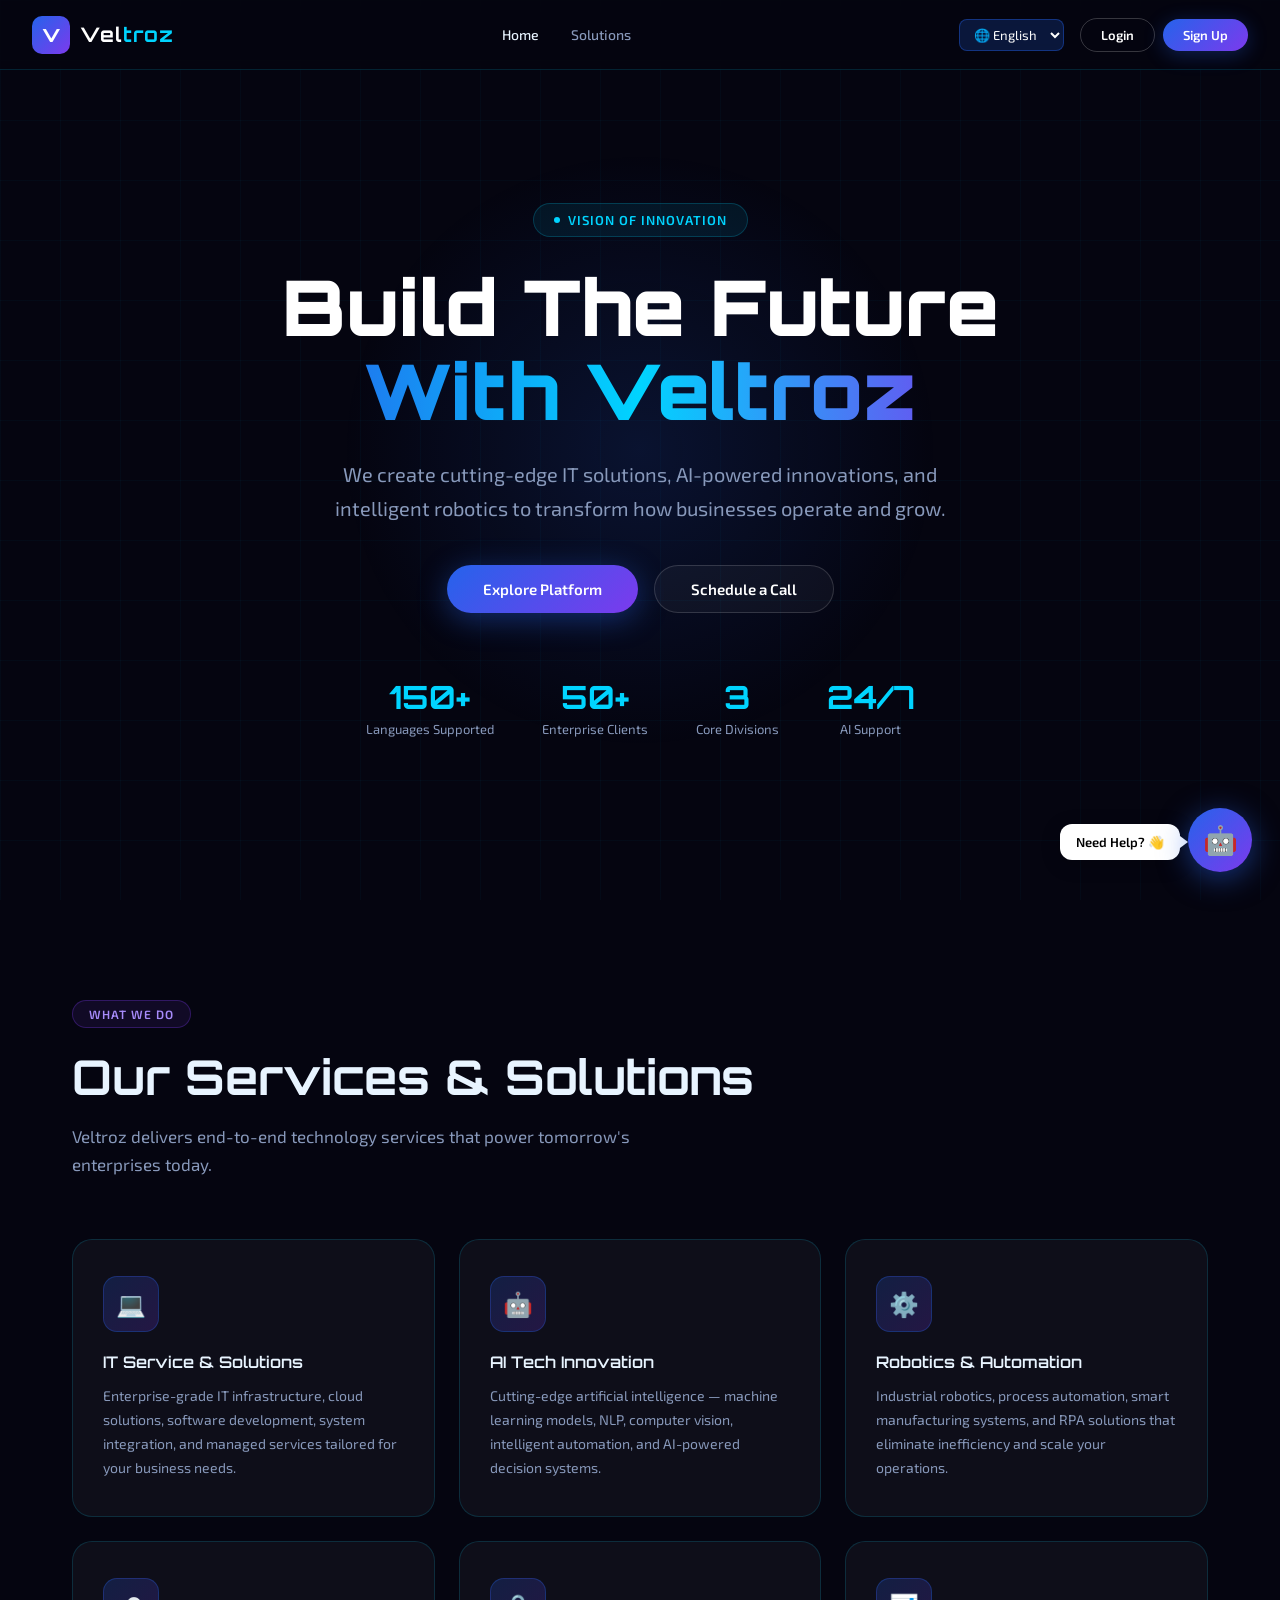
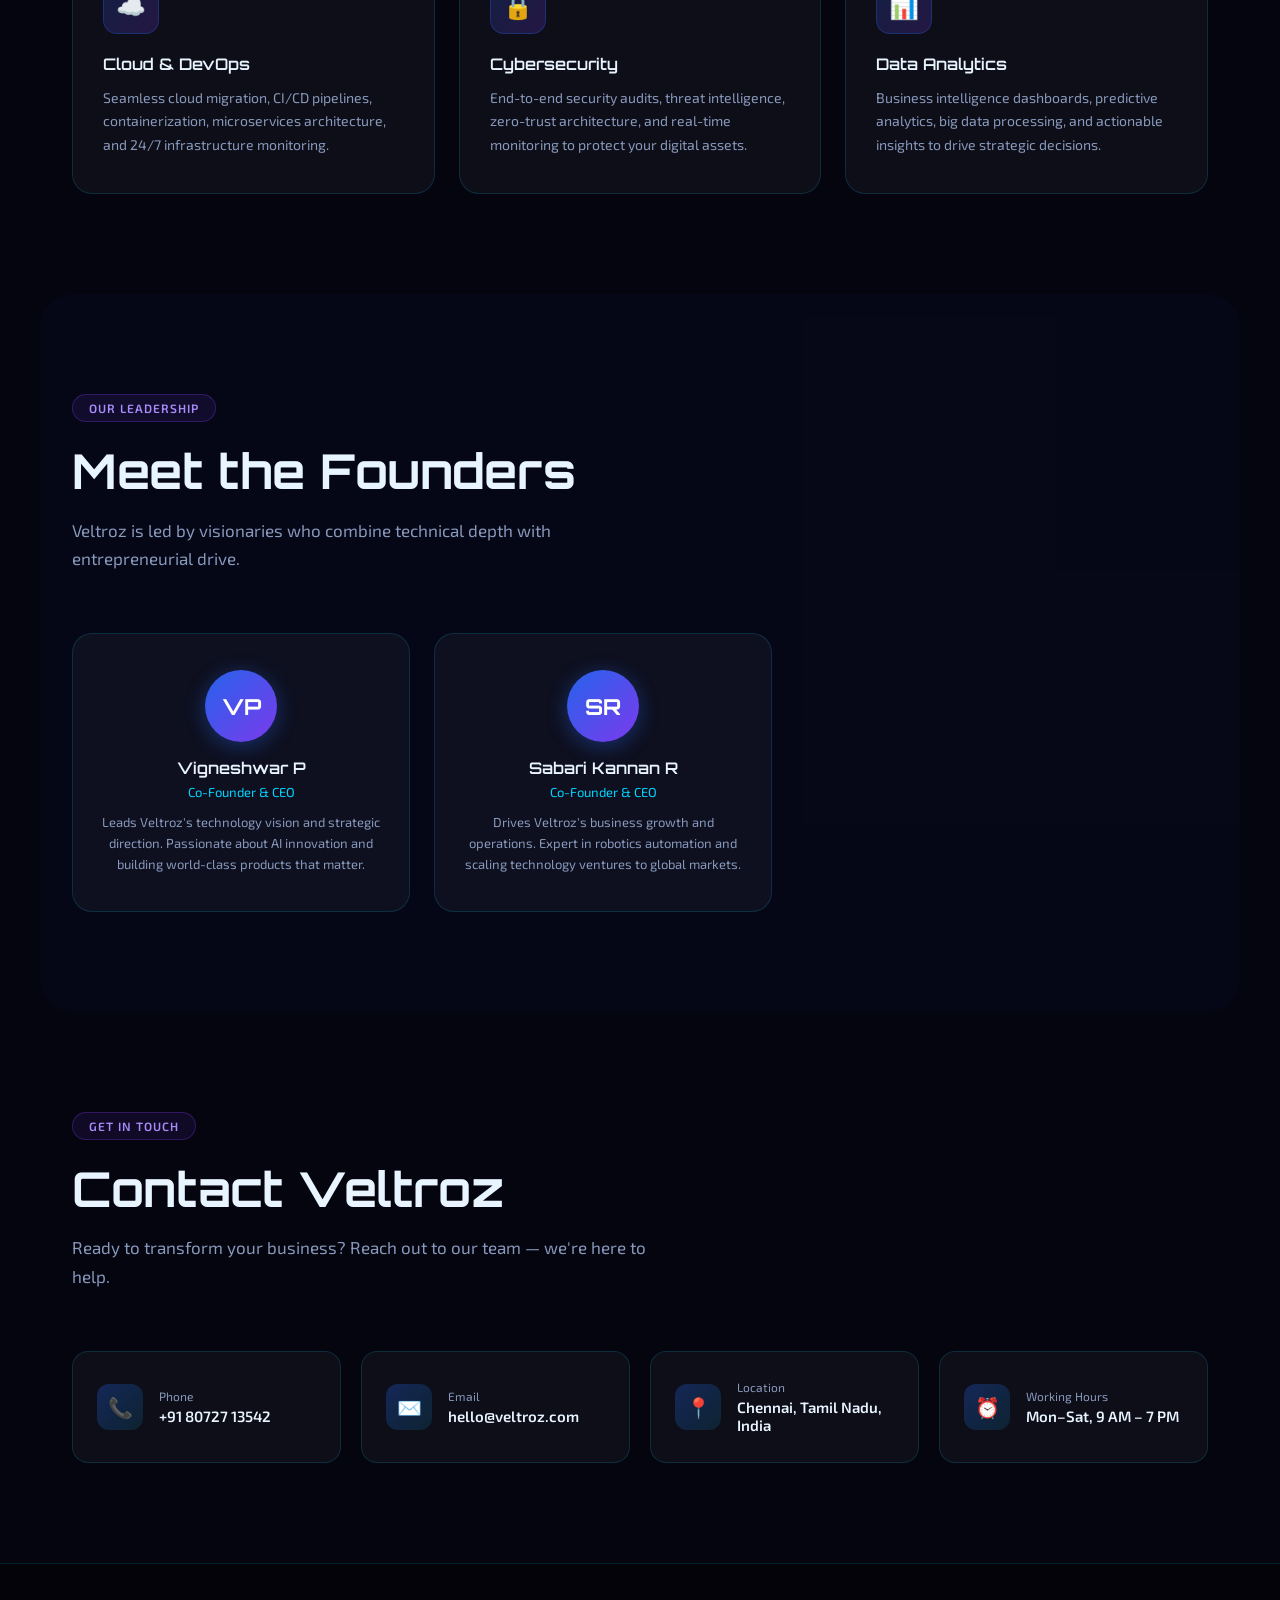
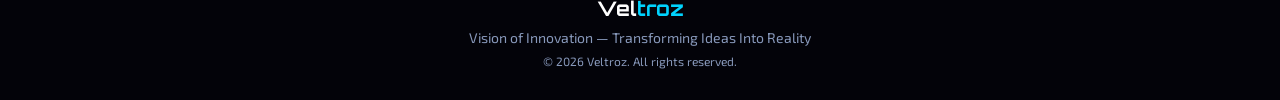
==== about.html @ d05ba05d "Initial commit message" ====
<!DOCTYPE html>
<html lang="en">
<head>
<meta charset="UTF-8">
<meta name="viewport" content="width=device-width, initial-scale=1.0">
<title>Veltroz — Vision of Innovation</title>
<link rel="preconnect" href="https://fonts.googleapis.com">
<link href="https://fonts.googleapis.com/css2?family=Orbitron:wght@400;700;900&family=Exo+2:wght@300;400;500;600&display=swap" rel="stylesheet">
<link rel="stylesheet" href="https://cdnjs.cloudflare.com/ajax/libs/font-awesome/6.5.0/css/all.min.css">
<style>
*, *::before, *::after { margin: 0; padding: 0; box-sizing: border-box; }

:root {
  --blue: #2563eb;
  --cyan: #00d4ff;
  --violet: #7c3aed;
  --dark: #050510;
  --dark2: #0a0a1e;
  --glass: rgba(255,255,255,0.04);
  --border: rgba(0, 212, 255, 0.15);
  --text: #e8f4ff;
  --muted: #8899bb;
}

html { scroll-behavior: smooth; }

body {
  font-family: 'Exo 2', sans-serif;
  background: var(--dark);
  color: var(--text);
  overflow-x: hidden;
}

/* ── ANIMATED BG GRID ── */
body::before {
  content: '';
  position: fixed;
  inset: 0;
  background-image:
    linear-gradient(rgba(0,212,255,0.03) 1px, transparent 1px),
    linear-gradient(90deg, rgba(0,212,255,0.03) 1px, transparent 1px);
  background-size: 60px 60px;
  z-index: 0;
  pointer-events: none;
}

/* ── NAVBAR ── */
.navbar {
  position: fixed;
  top: 0; left: 0; right: 0;
  z-index: 1000;
  display: flex;
  align-items: center;
  justify-content: space-between;
  padding: 0 32px;
  height: 70px;
  background: rgba(5,5,16,0.85);
  backdrop-filter: blur(20px);
  border-bottom: 1px solid var(--border);
}

.logo {
  display: flex;
  align-items: center;
  gap: 10px;
  text-decoration: none;
}

.logo-icon {
  width: 38px; height: 38px;
  background: linear-gradient(135deg, var(--blue), var(--violet));
  border-radius: 10px;
  display: flex; align-items: center; justify-content: center;
  font-size: 18px; font-weight: 900;
  font-family: 'Orbitron', monospace;
  color: #fff;
}

.logo-text {
  font-family: 'Orbitron', monospace;
  font-size: 20px;
  font-weight: 700;
  color: #fff;
  letter-spacing: 1px;
}
.logo-text span { color: var(--cyan); }

.nav-links {
  display: flex;
  align-items: center;
  gap: 4px;
}

.nav-links a {
  color: var(--muted);
  text-decoration: none;
  padding: 8px 14px;
  border-radius: 8px;
  font-size: 14px;
  font-weight: 500;
  transition: all 0.2s;
}
.nav-links a:hover { color: var(--cyan); background: rgba(0,212,255,0.06); }
.nav-links a.active { color: var(--text); }

.lang-select {
  background: rgba(37,99,235,0.2);
  border: 1px solid rgba(37,99,235,0.4);
  color: #fff;
  padding: 6px 10px;
  border-radius: 8px;
  font-size: 13px;
  cursor: pointer;
  margin-right: 8px;
  font-family: 'Exo 2', sans-serif;
}
.lang-select:focus { outline: none; }

.nav-actions { display: flex; align-items: center; gap: 8px; }

.btn-nav {
  padding: 8px 20px;
  border-radius: 50px;
  font-size: 13px;
  font-weight: 600;
  cursor: pointer;
  transition: all 0.2s;
  font-family: 'Exo 2', sans-serif;
  text-decoration: none;
  display: inline-flex; align-items: center;
}
.btn-outline {
  background: transparent;
  border: 1px solid rgba(255,255,255,0.2);
  color: #fff;
}
.btn-outline:hover { background: rgba(255,255,255,0.06); }
.btn-primary {
  background: linear-gradient(135deg, var(--blue), var(--violet));
  border: none;
  color: #fff;
  box-shadow: 0 4px 20px rgba(37,99,235,0.3);
}
.btn-primary:hover { transform: translateY(-1px); box-shadow: 0 6px 24px rgba(37,99,235,0.5); }

/* ── HERO ── */
.hero {
  min-height: 100vh;
  display: flex;
  align-items: center;
  justify-content: center;
  flex-direction: column;
  text-align: center;
  padding: 80px 20px 40px;
  position: relative;
  overflow: hidden;
}

.hero-glow {
  position: absolute;
  width: 600px; height: 600px;
  border-radius: 50%;
  background: radial-gradient(ellipse, rgba(37,99,235,0.15) 0%, transparent 70%);
  top: 50%; left: 50%;
  transform: translate(-50%, -50%);
  pointer-events: none;
}

.hero-badge {
  display: inline-flex;
  align-items: center;
  gap: 8px;
  background: rgba(0,212,255,0.08);
  border: 1px solid rgba(0,212,255,0.2);
  color: var(--cyan);
  padding: 8px 20px;
  border-radius: 50px;
  font-size: 13px;
  font-weight: 600;
  letter-spacing: 1px;
  text-transform: uppercase;
  margin-bottom: 28px;
  animation: fadeInUp 0.6s both;
}

.hero-badge::before {
  content: '';
  width: 6px; height: 6px;
  border-radius: 50%;
  background: var(--cyan);
  animation: pulse 2s infinite;
}

@keyframes pulse {
  0%, 100% { opacity: 1; transform: scale(1); }
  50% { opacity: 0.5; transform: scale(1.3); }
}

.hero h1 {
  font-family: 'Orbitron', monospace;
  font-size: clamp(36px, 6vw, 80px);
  font-weight: 900;
  line-height: 1.1;
  margin-bottom: 24px;
  animation: fadeInUp 0.7s 0.1s both;
}

.hero h1 .line1 { display: block; color: #fff; }
.hero h1 .line2 {
  display: block;
  background: linear-gradient(90deg, var(--blue), var(--cyan), var(--violet));
  -webkit-background-clip: text;
  -webkit-text-fill-color: transparent;
  background-clip: text;
}

.hero-sub {
  font-size: clamp(16px, 2vw, 20px);
  color: var(--muted);
  max-width: 680px;
  line-height: 1.7;
  margin-bottom: 40px;
  animation: fadeInUp 0.7s 0.2s both;
}

.hero-buttons {
  display: flex;
  gap: 16px;
  flex-wrap: wrap;
  justify-content: center;
  animation: fadeInUp 0.7s 0.3s both;
}

.btn-hero {
  padding: 14px 36px;
  border-radius: 50px;
  font-size: 15px;
  font-weight: 600;
  cursor: pointer;
  transition: all 0.25s;
  font-family: 'Exo 2', sans-serif;
  border: none;
}
.btn-hero-primary {
  background: linear-gradient(135deg, var(--blue), var(--violet));
  color: #fff;
  box-shadow: 0 6px 30px rgba(37,99,235,0.4);
}
.btn-hero-primary:hover { transform: translateY(-2px); box-shadow: 0 10px 40px rgba(37,99,235,0.6); }
.btn-hero-ghost {
  background: var(--glass);
  color: #fff;
  border: 1px solid rgba(255,255,255,0.15);
  backdrop-filter: blur(10px);
}
.btn-hero-ghost:hover { background: rgba(255,255,255,0.08); }

/* ── STATS ── */
.stats-row {
  display: flex;
  justify-content: center;
  gap: 48px;
  margin-top: 64px;
  flex-wrap: wrap;
  animation: fadeInUp 0.7s 0.4s both;
}
.stat { text-align: center; }
.stat-num {
  font-family: 'Orbitron', monospace;
  font-size: 32px;
  font-weight: 700;
  color: var(--cyan);
}
.stat-label { font-size: 13px; color: var(--muted); margin-top: 4px; }

/* ── SECTION ── */
section {
  position: relative;
  z-index: 1;
  padding: 100px 32px;
  max-width: 1200px;
  margin: 0 auto;
}

.section-tag {
  display: inline-block;
  background: rgba(124,58,237,0.1);
  border: 1px solid rgba(124,58,237,0.3);
  color: #a78bfa;
  padding: 6px 16px;
  border-radius: 50px;
  font-size: 12px;
  font-weight: 600;
  letter-spacing: 1px;
  text-transform: uppercase;
  margin-bottom: 20px;
}

.section-title {
  font-family: 'Orbitron', monospace;
  font-size: clamp(28px, 4vw, 48px);
  font-weight: 700;
  margin-bottom: 16px;
  line-height: 1.2;
}

.section-sub {
  font-size: 17px;
  color: var(--muted);
  max-width: 600px;
  line-height: 1.7;
  margin-bottom: 60px;
}

/* ── SERVICES ── */
.services-grid {
  display: grid;
  grid-template-columns: repeat(auto-fit, minmax(300px, 1fr));
  gap: 24px;
}

.service-card {
  background: var(--glass);
  border: 1px solid var(--border);
  border-radius: 20px;
  padding: 36px 30px;
  position: relative;
  overflow: hidden;
  transition: all 0.3s;
  cursor: default;
}
.service-card::before {
  content: '';
  position: absolute;
  top: 0; left: 0; right: 0;
  height: 2px;
  background: linear-gradient(90deg, var(--blue), var(--cyan));
  opacity: 0;
  transition: opacity 0.3s;
}
.service-card:hover { transform: translateY(-6px); border-color: rgba(0,212,255,0.3); background: rgba(255,255,255,0.06); }
.service-card:hover::before { opacity: 1; }

.service-icon {
  width: 56px; height: 56px;
  background: linear-gradient(135deg, rgba(37,99,235,0.2), rgba(124,58,237,0.2));
  border: 1px solid rgba(37,99,235,0.3);
  border-radius: 14px;
  display: flex; align-items: center; justify-content: center;
  font-size: 24px;
  margin-bottom: 20px;
}

.service-card h3 {
  font-family: 'Orbitron', monospace;
  font-size: 16px;
  font-weight: 600;
  margin-bottom: 12px;
}

.service-card p {
  font-size: 14px;
  color: var(--muted);
  line-height: 1.7;
}

/* ── TEAM ── */
.team-grid {
  display: grid;
  grid-template-columns: repeat(auto-fit, minmax(260px, 1fr));
  gap: 24px;
  max-width: 700px;
}

.team-card {
  background: var(--glass);
  border: 1px solid var(--border);
  border-radius: 20px;
  padding: 36px 28px;
  text-align: center;
  transition: all 0.3s;
}
.team-card:hover { transform: translateY(-4px); border-color: rgba(0,212,255,0.3); }

.team-avatar {
  width: 72px; height: 72px;
  background: linear-gradient(135deg, var(--blue), var(--violet));
  border-radius: 50%;
  display: flex; align-items: center; justify-content: center;
  font-family: 'Orbitron', monospace;
  font-size: 22px;
  font-weight: 700;
  color: #fff;
  margin: 0 auto 16px;
  box-shadow: 0 4px 20px rgba(37,99,235,0.4);
}

.team-name {
  font-family: 'Orbitron', monospace;
  font-size: 16px;
  font-weight: 600;
  margin-bottom: 6px;
}
.team-role {
  font-size: 13px;
  color: var(--cyan);
  margin-bottom: 12px;
}
.team-desc { font-size: 13px; color: var(--muted); line-height: 1.6; }

/* ── CONTACT ── */
.contact-grid {
  display: grid;
  grid-template-columns: repeat(auto-fit, minmax(220px, 1fr));
  gap: 20px;
}

.contact-card {
  background: var(--glass);
  border: 1px solid var(--border);
  border-radius: 16px;
  padding: 28px 24px;
  display: flex;
  align-items: center;
  gap: 16px;
  transition: all 0.3s;
}
.contact-card:hover { border-color: rgba(0,212,255,0.3); background: rgba(255,255,255,0.06); }

.contact-icon {
  width: 46px; height: 46px;
  background: linear-gradient(135deg, rgba(37,99,235,0.3), rgba(0,212,255,0.1));
  border-radius: 12px;
  display: flex; align-items: center; justify-content: center;
  font-size: 20px;
  flex-shrink: 0;
}

.contact-info .label { font-size: 12px; color: var(--muted); margin-bottom: 4px; }
.contact-info .value { font-size: 15px; font-weight: 600; color: var(--text); }

/* ── FOOTER ── */
footer {
  position: relative;
  z-index: 1;
  background: rgba(0,0,0,0.4);
  border-top: 1px solid var(--border);
  padding: 32px;
  text-align: center;
  color: var(--muted);
  font-size: 14px;
}
footer .footer-logo {
  font-family: 'Orbitron', monospace;
  font-size: 20px;
  font-weight: 700;
  color: #fff;
  margin-bottom: 8px;
}
footer .footer-logo span { color: var(--cyan); }

/* ── FLOATING CHATBOT ── */
.chat-fab {
  position: fixed;
  right: 28px;
  bottom: 28px;
  width: 64px; height: 64px;
  border-radius: 50%;
  background: linear-gradient(135deg, var(--blue), var(--violet));
  border: none;
  color: #fff;
  font-size: 28px;
  cursor: pointer;
  z-index: 9999;
  box-shadow: 0 6px 30px rgba(37,99,235,0.5);
  display: flex; align-items: center; justify-content: center;
  transition: all 0.3s;
  animation: floatBob 3s ease-in-out infinite;
}
.chat-fab:hover { transform: scale(1.1); box-shadow: 0 10px 40px rgba(37,99,235,0.7); }

@keyframes floatBob {
  0%, 100% { transform: translateY(0); }
  50% { transform: translateY(-6px); }
}

.chat-fab-tooltip {
  position: fixed;
  right: 100px;
  bottom: 40px;
  background: #fff;
  color: #000;
  padding: 10px 16px;
  border-radius: 12px;
  font-size: 13px;
  font-weight: 600;
  z-index: 9999;
  box-shadow: 0 4px 20px rgba(0,0,0,0.2);
  animation: tooltipPop 0.3s both;
  white-space: nowrap;
}
.chat-fab-tooltip::after {
  content: '';
  position: absolute;
  right: -8px; top: 50%;
  transform: translateY(-50%);
  width: 0; height: 0;
  border-left: 8px solid #fff;
  border-top: 6px solid transparent;
  border-bottom: 6px solid transparent;
}

@keyframes tooltipPop {
  from { opacity: 0; transform: scale(0.8); }
  to { opacity: 1; transform: scale(1); }
}

@keyframes fadeInUp {
  from { opacity: 0; transform: translateY(24px); }
  to { opacity: 1; transform: translateY(0); }
}

/* ── MOBILE ── */
@media (max-width: 768px) {
  .navbar { padding: 0 16px; }
  .nav-links { display: none; }
  .lang-select { display: none; }
  .stats-row { gap: 24px; }
  section { padding: 60px 16px; }
}
</style>
</head>
<body>

<!-- NAVBAR -->
<nav class="navbar">
  <a href="#" class="logo">
    <div class="logo-icon">V</div>
    <span class="logo-text">Vel<span>troz</span></span>
  </a>

  <div class="nav-links">
    <a href="index.html" class="active">Home</a>
    <a href="legacy-index.html">Solutions</a>
    
  </div>

  <div class="nav-actions">
    <select class="lang-select" onchange="changeLanguage(this.value)">
      <option value="en">🌐 English</option>
      <option value="ta">தமிழ்</option>
      <option value="hi">हिन्दी</option>
      <option value="te">తెలుగు</option>
      <option value="fr">Français</option>
      <option value="de">Deutsch</option>
      <option value="es">Español</option>
      <option value="ar">عربي</option>
      <option value="zh">中文</option>
      <option value="ja">日本語</option>
    </select>
    <a href="login.html" class="btn-nav btn-outline">Login</a>
    <a href="signup.html" class="btn-nav btn-primary">Sign Up</a>
  </div>
</nav>

<!-- HERO -->
<div class="hero" id="home">
  <div class="hero-glow"></div>
  <div class="hero-badge">Vision of Innovation</div>
  <h1>
    <span class="line1" id="hero-line1">Build The Future</span>
    <span class="line2" id="hero-line2">With Veltroz</span>
  </h1>
  <p class="hero-sub" id="hero-sub">
    We create cutting-edge IT solutions, AI-powered innovations, and intelligent robotics to transform how businesses operate and grow.
  </p>
  <div class="hero-buttons">
    <button class="btn-hero btn-hero-primary" onclick="document.getElementById('services').scrollIntoView({behavior:'smooth'})">Explore Platform</button>
    <button class="btn-hero btn-hero-ghost" onclick="document.getElementById('contact').scrollIntoView({behavior:'smooth'})">Schedule a Call</button>
  </div>
  <div class="stats-row">
    <div class="stat"><div class="stat-num">150+</div><div class="stat-label">Languages Supported</div></div>
    <div class="stat"><div class="stat-num">50+</div><div class="stat-label">Enterprise Clients</div></div>
    <div class="stat"><div class="stat-num">3</div><div class="stat-label">Core Divisions</div></div>
    <div class="stat"><div class="stat-num">24/7</div><div class="stat-label">AI Support</div></div>
  </div>
</div>

<!-- SERVICES -->
<section id="services">
  <div class="section-tag">What We Do</div>
  <h2 class="section-title">Our Services & Solutions</h2>
  <p class="section-sub">Veltroz delivers end-to-end technology services that power tomorrow's enterprises today.</p>
  <div class="services-grid">
    <div class="service-card">
      <div class="service-icon">💻</div>
      <h3>IT Service & Solutions</h3>
      <p>Enterprise-grade IT infrastructure, cloud solutions, software development, system integration, and managed services tailored for your business needs.</p>
    </div>
    <div class="service-card">
      <div class="service-icon">🤖</div>
      <h3>AI Tech Innovation</h3>
      <p>Cutting-edge artificial intelligence — machine learning models, NLP, computer vision, intelligent automation, and AI-powered decision systems.</p>
    </div>
    <div class="service-card">
      <div class="service-icon">⚙️</div>
      <h3>Robotics & Automation</h3>
      <p>Industrial robotics, process automation, smart manufacturing systems, and RPA solutions that eliminate inefficiency and scale your operations.</p>
    </div>
    <div class="service-card">
      <div class="service-icon">☁️</div>
      <h3>Cloud & DevOps</h3>
      <p>Seamless cloud migration, CI/CD pipelines, containerization, microservices architecture, and 24/7 infrastructure monitoring.</p>
    </div>
    <div class="service-card">
      <div class="service-icon">🔒</div>
      <h3>Cybersecurity</h3>
      <p>End-to-end security audits, threat intelligence, zero-trust architecture, and real-time monitoring to protect your digital assets.</p>
    </div>
    <div class="service-card">
      <div class="service-icon">📊</div>
      <h3>Data Analytics</h3>
      <p>Business intelligence dashboards, predictive analytics, big data processing, and actionable insights to drive strategic decisions.</p>
    </div>
  </div>
</section>

<!-- ABOUT / TEAM -->
<section id="about" style="background: rgba(37,99,235,0.03); border-radius: 32px; max-width: 1200px; margin: 0 auto;">
  <div class="section-tag">Our Leadership</div>
  <h2 class="section-title">Meet the Founders</h2>
  <p class="section-sub">Veltroz is led by visionaries who combine technical depth with entrepreneurial drive.</p>
  <div class="team-grid">
    <div class="team-card">
      <div class="team-avatar">VP</div>
      <div class="team-name">Vigneshwar P</div>
      <div class="team-role">Co-Founder & CEO</div>
      <div class="team-desc">Leads Veltroz's technology vision and strategic direction. Passionate about AI innovation and building world-class products that matter.</div>
    </div>
    <div class="team-card">
      <div class="team-avatar">SR</div>
      <div class="team-name">Sabari Kannan R</div>
      <div class="team-role">Co-Founder & CEO</div>
      <div class="team-desc">Drives Veltroz's business growth and operations. Expert in robotics automation and scaling technology ventures to global markets.</div>
    </div>
  </div>
</section>

<!-- CONTACT -->
<section id="contact">
  <div class="section-tag">Get In Touch</div>
  <h2 class="section-title">Contact Veltroz</h2>
  <p class="section-sub">Ready to transform your business? Reach out to our team — we're here to help.</p>
  <div class="contact-grid">
    <div class="contact-card">
      <div class="contact-icon">📞</div>
      <div class="contact-info">
        <div class="label">Phone</div>
        <div class="value">+91 80727 13542</div>
      </div>
    </div>
    <div class="contact-card">
      <div class="contact-icon">✉️</div>
      <div class="contact-info">
        <div class="label">Email</div>
        <div class="value">hello@veltroz.com</div>
      </div>
    </div>
    <div class="contact-card">
      <div class="contact-icon">📍</div>
      <div class="contact-info">
        <div class="label">Location</div>
        <div class="value">Chennai, Tamil Nadu, India</div>
      </div>
    </div>
    <div class="contact-card">
      <div class="contact-icon">⏰</div>
      <div class="contact-info">
        <div class="label">Working Hours</div>
        <div class="value">Mon–Sat, 9 AM – 7 PM</div>
      </div>
    </div>
  </div>
</section>

<!-- FOOTER -->
<footer>
  <div class="footer-logo">Vel<span>troz</span></div>
  <p>Vision of Innovation — Transforming Ideas Into Reality</p>
  <p style="margin-top:8px; font-size:12px;">© 2026 Veltroz. All rights reserved.</p>
</footer>

<!-- FLOATING CHATBOT -->
<div class="chat-fab-tooltip" id="chatTooltip">Need Help? 👋</div>
<button class="chat-fab" onclick="openChatbot()" title="Chat with Veltroz AI">🤖</button>

<script>
function openChatbot() {
  window.location.href = 'ai-chat-frontend.html';
}

// Hide tooltip after 5s
setTimeout(() => {
  const t = document.getElementById('chatTooltip');
  if (t) t.style.display = 'none';
}, 5000);

// Language translations
const translations = {
  en: { line1: "Build The Future", line2: "With Veltroz", sub: "We create cutting-edge IT solutions, AI-powered innovations, and intelligent robotics to transform how businesses operate and grow." },
  ta: { line1: "எதிர்காலத்தை கட்டமைக்கவும்", line2: "வெல்ட்ரோஸுடன்", sub: "நாங்கள் உன்னத தொழில்நுட்ப தீர்வுகளை உருவாக்குகிறோம்." },
  hi: { line1: "भविष्य का निर्माण करें", line2: "Veltroz के साथ", sub: "हम अत्याधुनिक आईटी समाधान और एआई नवाचार बनाते हैं।" },
  te: { line1: "భవిష్యత్తును నిర్మించండి", line2: "Veltroz తో", sub: "మేము అత్యుత్తమ సాంకేతిక పరిష్కారాలను సృష్టిస్తాము." },
  fr: { line1: "Construisez l'Avenir", line2: "Avec Veltroz", sub: "Nous créons des solutions IT de pointe et des innovations IA." },
  de: { line1: "Baue die Zukunft", line2: "Mit Veltroz", sub: "Wir entwickeln modernste IT-Lösungen und KI-Innovationen." },
  es: { line1: "Construye el Futuro", line2: "Con Veltroz", sub: "Creamos soluciones de TI de vanguardia e innovaciones de IA." },
  ar: { line1: "ابنِ المستقبل", line2: "مع Veltroz", sub: "نحن نبتكر حلول تقنية متطورة وابتكارات الذكاء الاصطناعي." },
  zh: { line1: "构建未来", line2: "与 Veltroz", sub: "我们创造尖端IT解决方案和AI驱动创新。" },
  ja: { line1: "未来を構築する", line2: "Veltrozと共に", sub: "最先端のITソリューションとAI技術革新を提供します。" }
};

function changeLanguage(lang) {
  const t = translations[lang] || translations.en;
  document.getElementById('hero-line1').textContent = t.line1;
  document.getElementById('hero-line2').textContent = t.line2;
  document.getElementById('hero-sub').textContent = t.sub;
}
</script>
</body>
</html>
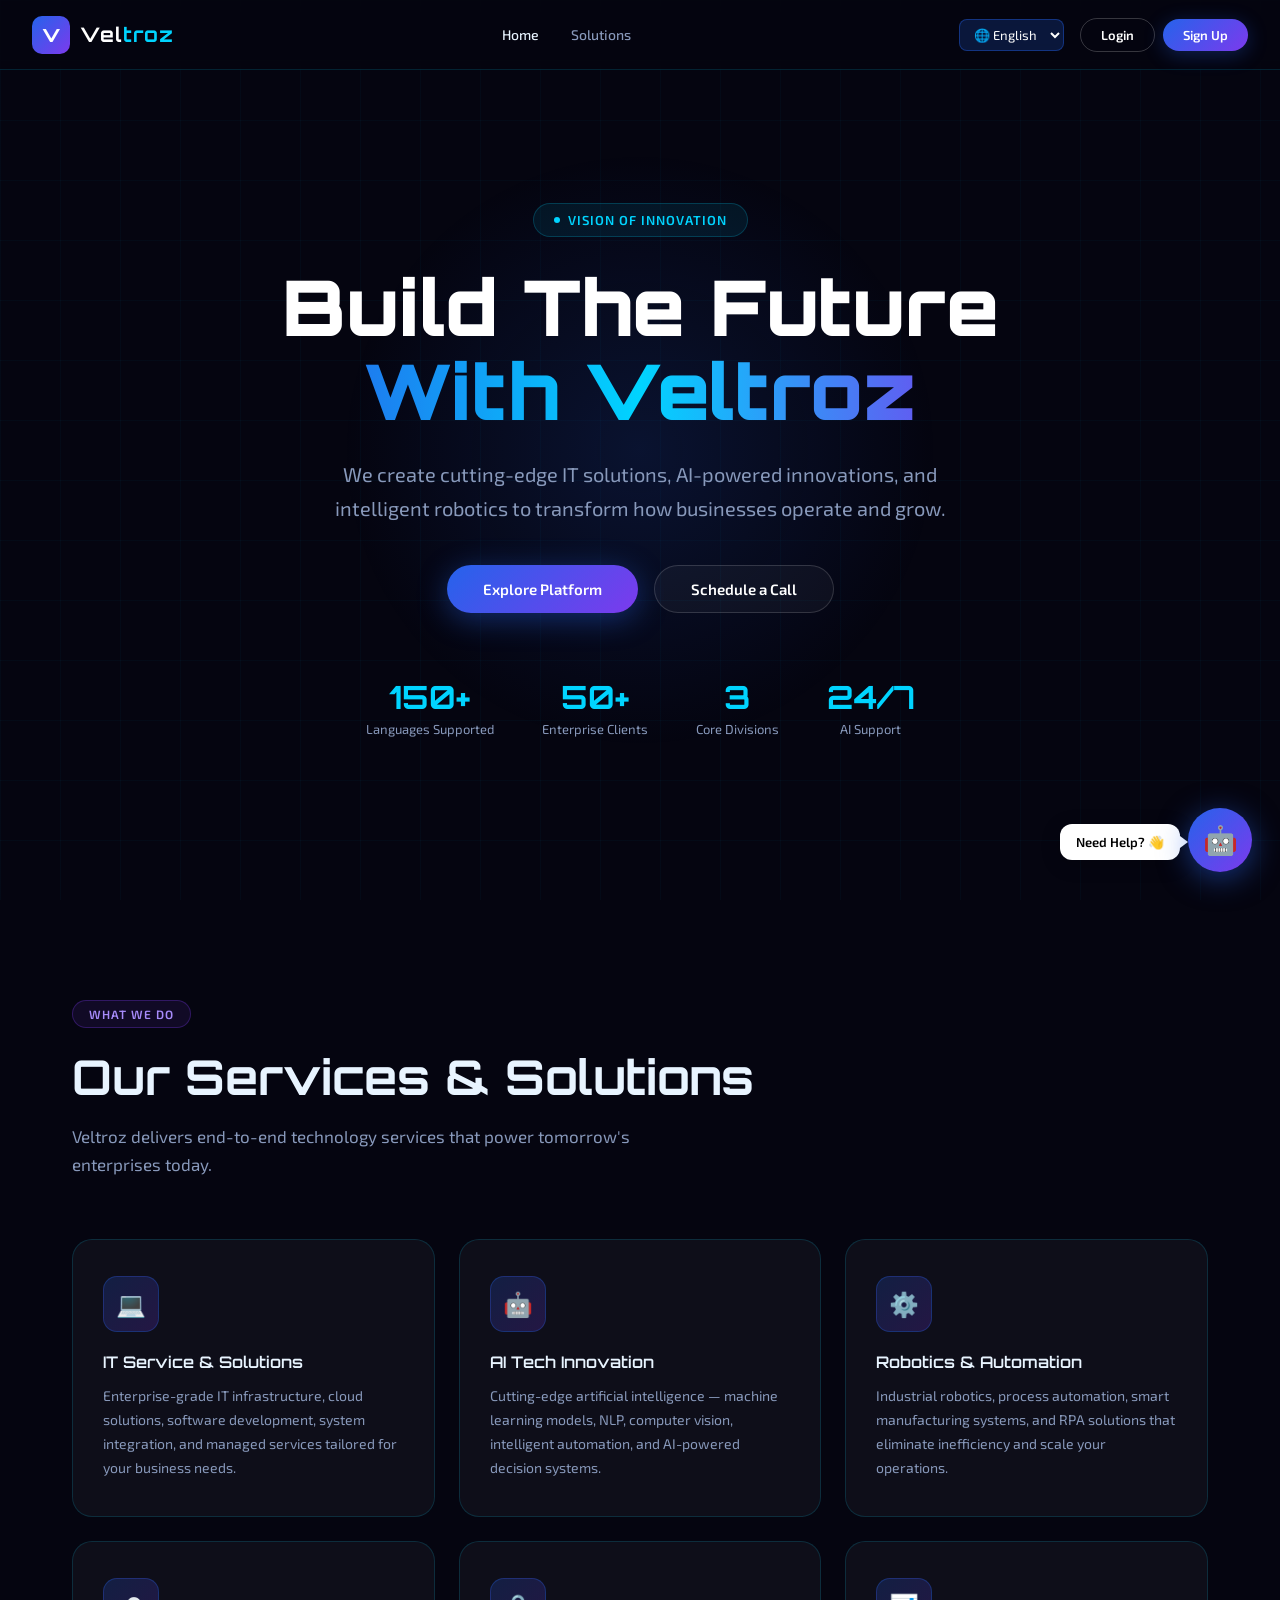
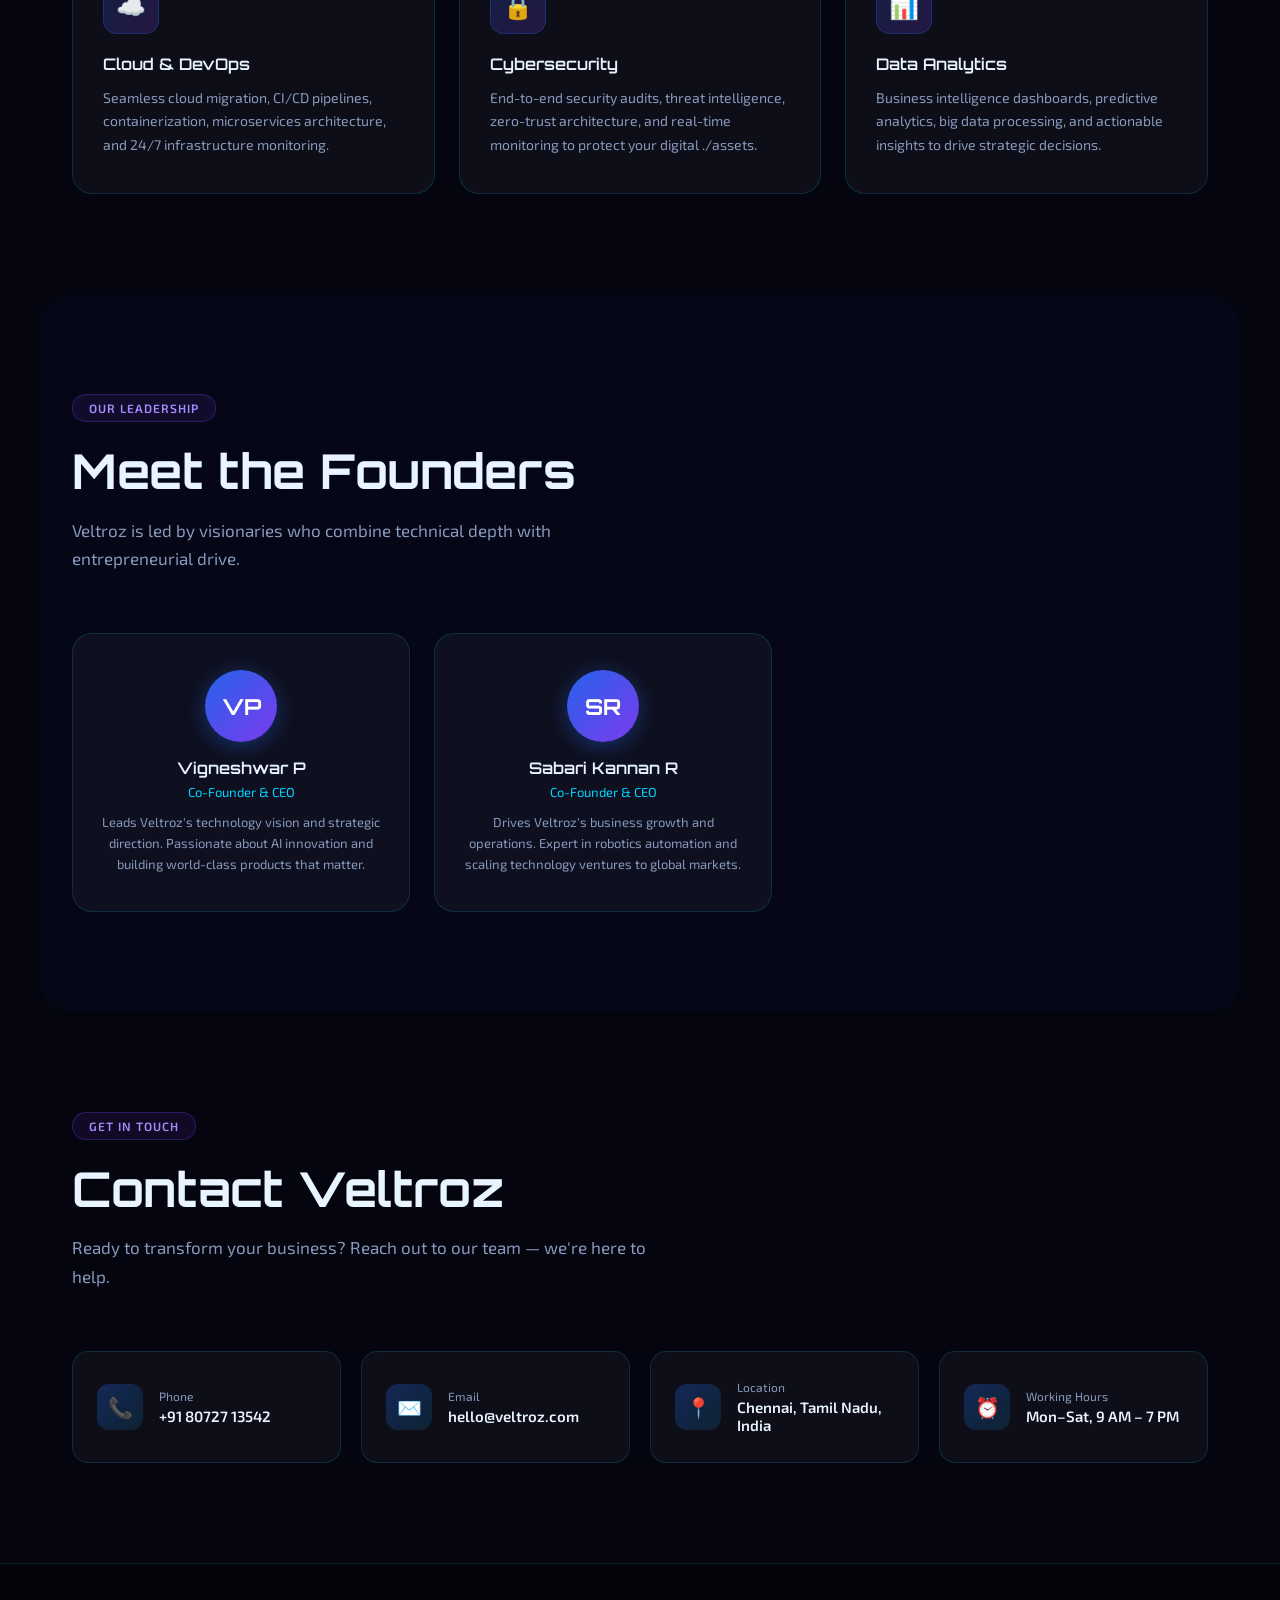
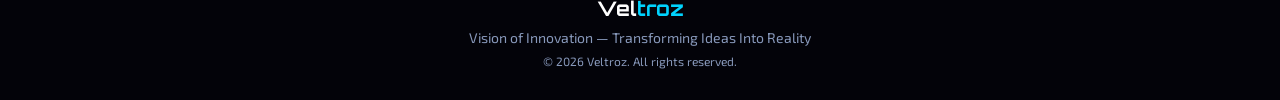
==== commit 4d488045: "railway fixes" ====
--- a/about.html
+++ b/about.html
@@ -615,7 +615,7 @@
     <div class="service-card">
       <div class="service-icon">🔒</div>
       <h3>Cybersecurity</h3>
-      <p>End-to-end security audits, threat intelligence, zero-trust architecture, and real-time monitoring to protect your digital assets.</p>
+      <p>End-to-end security audits, threat intelligence, zero-trust architecture, and real-time monitoring to protect your digital ./assets.</p>
     </div>
     <div class="service-card">
       <div class="service-icon">📊</div>
